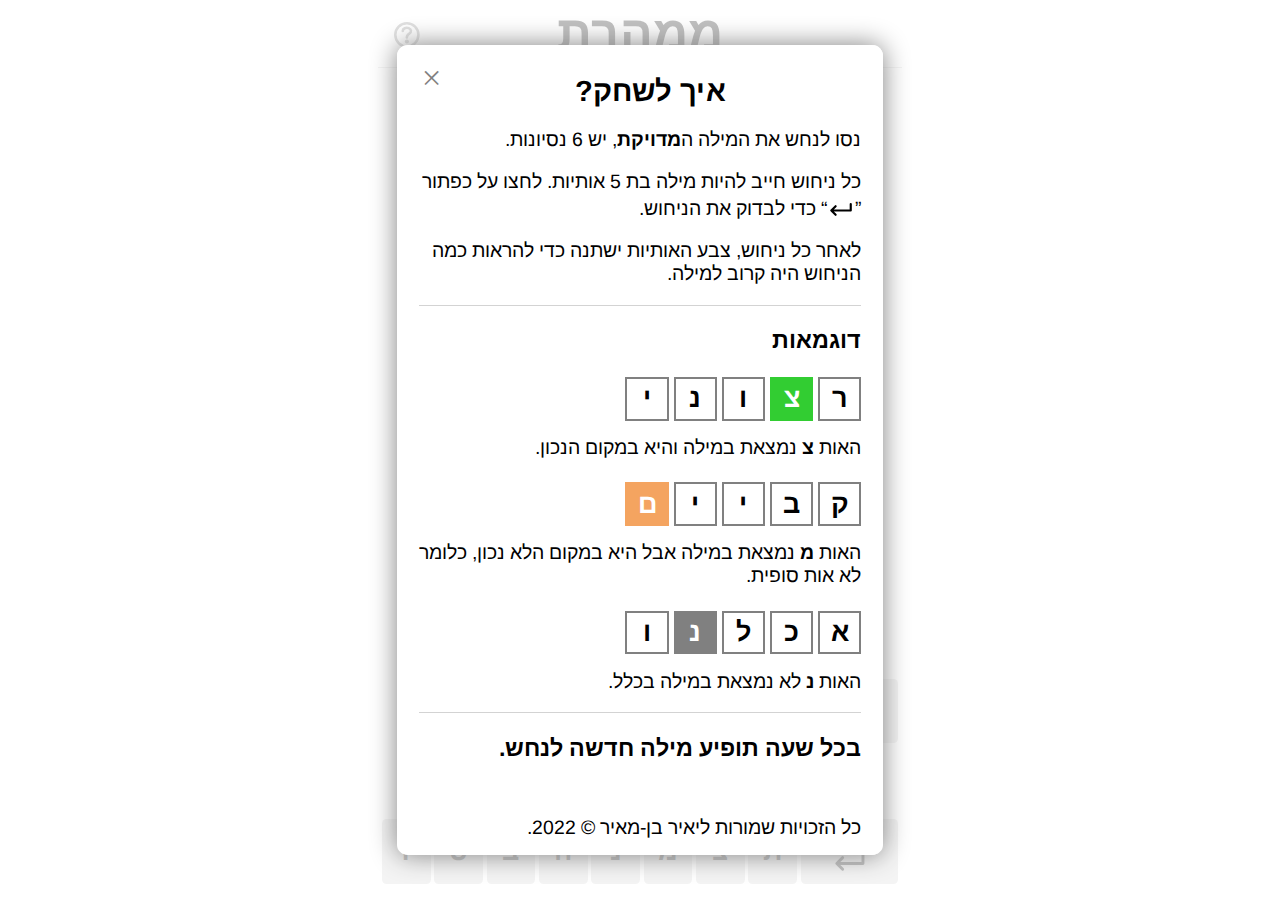
==== index.html @ c955a3a2 "second" ====
<!DOCTYPE html>
<html lang="he">
<head>
    <meta charset="UTF-8">
    <meta name=viewport content="width=device-width, initial-scale=1">
    <title>ממהרת: משחק מילים</title>
    <link rel="icon" href="favicon.png">
    <meta property="og:image" content="screenshot.png">
    <meta property="og:description" content="נסו לנחש את המילה המדויקת, יש 6 נסיונות. כל ניחוש חייב להיות מילה בת 5 אותיות. לאחר כל ניחוש, צבע האותיות ישתנה כדי להראות כמה הניחוש היה קרוב למילה">
    <meta property="description" content="נסו לנחש את המילה המדויקת, יש 6 נסיונות. כל ניחוש חייב להיות מילה בת 5 אותיות. לאחר כל ניחוש, צבע האותיות ישתנה כדי להראות כמה הניחוש היה קרוב למילה">
    <meta name="twitter:card" content="summary">
    <meta name="twitter:title" content="ממהרת: משחק מילים">
    <meta name="twitter:image" content="https://reformy.github.io/memaheret/screenshot-twitter.png">
    <link rel="stylesheet" href="style.css">
    <script defer src="words.js" charset="UTF-8"></script>
    <script defer src="main.js" charset="UTF-8"></script>
    <!-- Global site tag (gtag.js) - Google Analytics -->
    <script async src="https://www.googletagmanager.com/gtag/js?id=G-9BNSJSTY61"></script>
    <script>
        window.dataLayer = window.dataLayer || [];
        function gtag(){dataLayer.push(arguments);}
        gtag('js', new Date());

        gtag('config', 'G-9BNSJSTY61', { cookieFlags: 'SameSite=None; Secure' });
    </script>
</head>
<!--
    A word guessing game inspired by Wordle and מדוייקת
    Copyright (C) 2022  Yair Ben-Meir

    This program is free software: you can redistribute it and/or modify
    it under the terms of the GNU Affero General Public License as published by
    the Free Software Foundation, either version 3 of the License, or
    (at your option) any later version.

    This program is distributed in the hope that it will be useful,
    but WITHOUT ANY WARRANTY; without even the implied warranty of
    MERCHANTABILITY or FITNESS FOR A PARTICULAR PURPOSE.  See the
    GNU Affero General Public License for more details.

    You should have received a copy of the GNU Affero General Public License
    along with this program.  If not, see <http://www.gnu.org/licenses/>.
-->
<body>
        <div id="header">
            <svg id="help-button" viewbox="0 0 105 105">
                <path
                    d="M 34 35 A 16 12.5 0 1 1 59.6 45 A 24 18.75 0 0 0 50 60"
                    stroke-width="10" stroke-linecap="round" fill="none" stroke="gray" />
                <circle cx="50" cy="76" r="8" fill="gray" />
                <circle cx="50" cy="50" r="45" stroke-width="10" fill="none" stroke="gray" />
            </svg>
            <span id="app-name">ממהרת</span>
        </div>
        <div id="guesses">
            <div class="row" id="guess-1">
                <div class="letter" id="letter-1-1"></div>
                <div class="letter" id="letter-1-2"></div>
                <div class="letter" id="letter-1-3"></div>
                <div class="letter" id="letter-1-4"></div>
                <div class="letter" id="letter-1-5"></div>
            </div>
            <div class="row" id="guess-2">
                <div class="letter" id="letter-2-1"></div>
                <div class="letter" id="letter-2-2"></div>
                <div class="letter" id="letter-2-3"></div>
                <div class="letter" id="letter-2-4"></div>
                <div class="letter" id="letter-2-5"></div>
            </div>
            <div class="row" id="guess-3">
                <div class="letter" id="letter-3-1"></div>
                <div class="letter" id="letter-3-2"></div>
                <div class="letter" id="letter-3-3"></div>
                <div class="letter" id="letter-3-4"></div>
                <div class="letter" id="letter-3-5"></div>
            </div>
            <div class="row" id="guess-4">
                <div class="letter" id="letter-4-1"></div>
                <div class="letter" id="letter-4-2"></div>
                <div class="letter" id="letter-4-3"></div>
                <div class="letter" id="letter-4-4"></div>
                <div class="letter" id="letter-4-5"></div>
            </div>
            <div class="row" id="guess-5">
                <div class="letter" id="letter-5-1"></div>
                <div class="letter" id="letter-5-2"></div>
                <div class="letter" id="letter-5-3"></div>
                <div class="letter" id="letter-5-4"></div>
                <div class="letter" id="letter-5-5"></div>
            </div>
            <div class="row" id="guess-6">
                <div class="letter" id="letter-6-1"></div>
                <div class="letter" id="letter-6-2"></div>
                <div class="letter" id="letter-6-3"></div>
                <div class="letter" id="letter-6-4"></div>
                <div class="letter" id="letter-6-5"></div>
            </div>
        </div>
        <div id="keyboard">
            <div class="keyboard-row">
                <div class="key wide" value="Backspace"><svg viewBox="0 0 60 50">
                    <path d="M50,10L20,10L10,25L20,40L50,40L50,10M27,20L37,30M37,20L27,30" fill="none" stroke-width="5" stroke="black" stroke-linecap="square" />
                </svg></div
                ><div class="key">פ</div
                ><div class="key">ו</div
                ><div class="key">ט</div
                ><div class="key">א</div
                ><div class="key">ר</div
                ><div class="key">ק</div>
            </div>
            <div class="keyboard-row">
                <div class="key">ל</div
                ><div class="key">ח</div
                ><div class="key">י</div
                ><div class="key">ע</div
                ><div class="key">כ</div
                ><div class="key">ג</div
                ><div class="key">ד</div
                ><div class="key">ש</div>
            </div>
            <div class="keyboard-row">
                <div class="key wide" value="Enter">
                    <div>אישור</div>
                    <svg viewBox="0 0 65 50">
                        <path d="M55,15L55,30L10,30L20,20M10,30L20,40" fill="none" stroke-width="5" stroke="black" stroke-linecap="round" stroke-linejoin="round" />
                    </svg></div
                ><div class="key">ת</div
                ><div class="key">צ</div
                ><div class="key">מ</div
                ><div class="key">נ</div
                ><div class="key">ה</div
                ><div class="key">ב</div
                ><div class="key">ס</div
                ><div class="key">ז</div>
            </div>
        </div>
    <div id="modal" class="hidden">
        <div id="help-screen" class="hidden">
            <div class="close-button">⨉</div>
            <h1>איך לשחק?</h1>
            <p>נסו לנחש את המילה ה<b>מדויקת</b>, יש 6 נסיונות.</p>
            <p>
                כל ניחוש חייב להיות מילה בת 5 אותיות.
                לחצו על כפתור
                <span class="no-break">”<svg viewBox="0 0 65 50">
                    <path d="M55,15L55,30L10,30L20,20M10,30L20,40" fill="none" stroke-width="5" stroke="black" stroke-linecap="round" stroke-linejoin="round" />
                </svg>“</span>
                כדי לבדוק את הניחוש.
            </p>
            <p>לאחר כל ניחוש, צבע האותיות ישתנה כדי להראות כמה הניחוש היה קרוב למילה.</p>
            <h2>דוגמאות</h2>
            <p>
                <span class="letter example full">ר</span>
                <span class="letter example exact">צ</span>
                <span class="letter example full">ו</span>
                <span class="letter example full">נ</span>
                <span class="letter example full">י</span>
            </p>
            <p>
                האות
                <b>צ</b>
                נמצאת במילה והיא במקום הנכון.
            </p>
            <p>
                <span class="letter example full">ק</span>
                <span class="letter example full">ב</span>
                <span class="letter example full">י</span>
                <span class="letter example full">י</span>
                <span class="letter example other">ם</span>
            </p>
            <p>
                האות
                <b>מ</b>
                נמצאת במילה אבל היא במקום הלא נכון, כלומר לא אות סופית.
            </p>
            <p>
                <span class="letter example full">א</span>
                <span class="letter example full">כ</span>
                <span class="letter example full">ל</span>
                <span class="letter example wrong">נ</span>
                <span class="letter example full">ו</span>
            </p>
            <p>
                האות
                <b>נ</b>
                לא נמצאת במילה בכלל.
            </p>
            <h2>בכל שעה תופיע מילה חדשה לנחש.</h2>
            <div id="copyright-notice">
                <p>כל הזכויות שמורות ליאיר בן-מאיר © 2022.</p>
                <p>
                    המשחק מבוסס על
                    <a href="https://www.powerlanguage.co.uk/wordle/" target="_blank">Wordle</a>
                    ועל
                    <a href="https://meduyeket.net/" target="_blank">מדוייקת</a>
                    וקוד המקור שלו
                    <a href="https://github.com/reformy/memaheret" target="_blank">זמין לצפייה</a>.
                </p>
            </div>
        </div>
        <div id="success-screen" class="hidden">
            <div class="close-button">⨉</div>
            <h1 id="success-header"></h1>
            <p>שתפו את התוצאה:</p>
            <div id="share-button">
                <div id="result"></div>
                <div id="share-button-text">
                    <svg viewBox="0 0 24 24">
                        <path d="M18 16.08c-.76 0-1.44.3-1.96.77L8.91 12.7c.05-.23.09-.46.09-.7s-.04-.47-.09-.7l7.05-4.11c.54.5 1.25.81 2.04.81 1.66 0 3-1.34 3-3s-1.34-3-3-3-3 1.34-3 3c0 .24.04.47.09.7L8.04 9.81C7.5 9.31 6.79 9 6 9c-1.66 0-3 1.34-3 3s1.34 3 3 3c.79 0 1.5-.31 2.04-.81l7.12 4.16c-.05.21-.08.43-.08.65 0 1.61 1.31 2.92 2.92 2.92 1.61 0 2.92-1.31 2.92-2.92s-1.31-2.92-2.92-2.92z" fill="white" />
                    </svg>
                    <span>שיתוף</span>
                </div>
            </div>
            <div id="countdown-container">
                <div>המילה הבאה בעוד</div>
                <div id="countdown"></div>
            </div>
        </div>
    </div>
    <div id="popup" class="hidden"></div>
</body>
</html>
---- style.css ----
/*
    A word guessing game inspired by Wordle
    Copyright (C) 2022  Amir Livne Bar-on

    This program is free software: you can redistribute it and/or modify
    it under the terms of the GNU Affero General Public License as published by
    the Free Software Foundation, either version 3 of the License, or
    (at your option) any later version.

    This program is distributed in the hope that it will be useful,
    but WITHOUT ANY WARRANTY; without even the implied warranty of
    MERCHANTABILITY or FITNESS FOR A PARTICULAR PURPOSE.  See the
    GNU Affero General Public License for more details.

    You should have received a copy of the GNU Affero General Public License
    along with this program.  If not, see <http://www.gnu.org/licenses/>.
*/

@font-face {
    font-family: Arimo;
    src: url(Arimo-VariableFont_wght.ttf);
}

html {
    user-select: none;
    direction: rtl;
    height: 100%;
}

body {
    margin: 0;
    height: 100%;
    display: flex;
    flex-direction: column;
    justify-content: space-between;
    align-items: center;
    font-family: Arimo, Arial, sans-serif;
}

#header {
    width: calc(min(95vw, 57vh));
    padding: calc(min(1vw, 0.6vh));
    border-bottom: 1px solid lightgray;
    text-align: center;
    position: relative;
}
#help-button {
    cursor: pointer;
    position: absolute;
    left: calc(min(3vw, 1.8vh));
    top: calc(min(4vw, 2.4vh));
    height: calc(min(5vw, 3vh));
}
#app-name {
    font-size: calc(min(9vw, 5.4vh));
    font-weight: bold;
}

#guesses {
    display: flex;
    flex-direction: column;
}
.row {
    display: flex;
    flex-direction: row;
    justify-content: center;
}
.row.jiggle {
    animation: jiggle 200ms ease-in-out 0ms 2;
}
@keyframes jiggle {
    0% {transform: translateX(0);}
    25% {transform: translateX(calc(min(0.5vw, 0.3vh)));}
    75% {transform: translateX(calc(max(-0.5vw, -0.3vh)));}
    100% {transform: translateX(0);}
}
.row.win > .letter {
    animation: grow 2000ms ease-in-out 0ms 2 alternate;
}
@keyframes grow {
    0% {transform: none;}
    100% {transform: scale(1.5, 1.5);}
}
.letter {
    width: calc(min(15vw, 9vh));
    height: calc(min(15vw, 9vh));
    margin: calc(min(0.5vw, 0.3vh));
    border: 2px solid lightgray;
    box-sizing: border-box;
    display: inline-flex;
    align-items: center;
    justify-content: center;
    font-size: calc(min(10vw, 6vh));
    font-weight: bold;
    transition: 300ms;
}
.letter.example {
    width: calc(min(8vw, 4.8vh));
    height: calc(min(8vw, 4.8vh));
    margin: calc(min(0.5vw, 0.4vh)) 0 calc(max(-0.5vw, -0.4vh)) 0;
    font-size: calc(min(5vw, 3vh));
    font-weight: bold;
    transition: 600ms;
}
.letter.full {
    border: 2px solid gray;
}
.letter.exact, .letter.other, .letter.wrong {
    color: white;
    border: none;
}
.letter.exact {
    background-color: limegreen;
}
.letter.other {
    background-color: sandybrown;
}
.letter.wrong {
    background-color: gray;
}

#keyboard {
    margin-bottom: calc(min(2vw, 1.2vh));
}
.keyboard-row {
    margin-bottom: calc(min(1vw, 0.6vh));
    display: flex;
    flex-direction: row;
    gap: calc(min(0.7vw, 0.42vh));
}
.key {
    display: inline-block;
    width: calc(min(9vw, 5.4vh));
    height: calc(min(12vw, 7.2vh));
    border-radius: calc(min(1vw, 0.5vh));
    background-color: lightgray;
    display: inline-flex;
    align-items: center;
    justify-content: center;
    font-size: calc(min(5vw, 3vh));
    font-weight: bold;
}
.key[match="exact"], .key[match="other"], .key[match="wrong"] {
    color: white;
}
.key[match="exact"] {
    background-color: limegreen;
}
.key[match="other"] {
    background-color: sandybrown;
}
.key[match="wrong"] {
    background-color: gray;
}
.key.wide {
    width: calc(min(18vw, 10.8vh));
    flex-direction: column;
    font-weight: normal;
    font-size: 1.8vh;
}
.key > svg {
    width: calc(min(7vw, 4.2vh));
}
.keyboard-row:nth-child(2) > .key:first-child {
    margin-right: calc(min(15vw, 9vh));
}

#popup {
    position: fixed;
    top: calc(min(15vw, 9vh));
    padding: calc(min(3vw, 1.8vh));
    border-radius: calc(min(1vw, 0.6vh));
    background-color: black;
    color: white;
    font-size: calc(min(4vw, 2.4vh));
}
#popup.hidden {
    transition: 400ms;
    opacity: 0;
}

#modal {
    position: fixed;
    width: 100%;
    height: 100%;
    background-color: rgba(255, 255, 255, 0.75);
    display: flex;
    align-items: center;
    justify-content: center;
}
#modal.hidden {
    display: none;
}
#modal > div {
    width: calc(min(90vw, 54vh));
    max-height: 90%;
    padding: calc(min(2vw, 1.2vh)) calc(min(3vw, 2.4vh)) calc(min(3vw, 2.4vh)) calc(min(3vw, 2.4vh));
    box-sizing: border-box;
    overflow-y: auto;
    background-color: white;
    border-radius: calc(min(2vw, 1.2vh));
    box-shadow: 0 0 calc(min(5vw, 3vh)) gray;
    font-size: calc(min(3.5vw, 2.16vh));
}
#modal > div.hidden {
    display: none;
}
.close-button {
    float: left;
    margin-left: calc(min(1vw, 0.6vh));
    margin-top: calc(min(2vw, 1.2vh));
    color: gray;
}
h1 {
    text-align: center;
    font-size: 1.5em;
}
h2 {
    border-top: 1px solid lightgray;
    margin-top: calc(min(1vw, 0.6vh));
    padding-top: calc(min(4vw, 2.4vh));
    font-size: 1.2em;
}
#help-screen a {
    font-weight: bold;
}
#help-screen svg {
    display: inline;
    height: calc(min(4vw, 2.4vh));
    transform: translateY(calc(min(1vw, 0.5vh)));
}
.no-break {
    white-space: nowrap;
}
#copyright-notice {
    margin-top: calc(min(10vw, 6vh));
}
#share-button {
    display: flex;
    flex-direction: row;
    justify-content: space-between;
    align-items: center;
    background-color: limegreen;
    padding: calc(min(3vw, 1.8vh));
    border-radius: calc(min(2vw, 1.2vh));
}
#share-button-text {
    flex-grow: 1;
    display: flex;
    flex-direction: row;
    justify-content: center;
    align-items: center;
    color: white;
    font-size: calc(min(5vw, 3vh));
    font-weight: 600;
}
#share-button-text > svg {
    height: calc(min(5vw, 3vh));
    margin-left: calc(min(2vw, 1.2vh));
}
#result {
    background-color: white;
    font-size: calc(min(3.5vw, 2.1vh));
    font-weight: normal;
    padding: calc(min(2vw, 1.2vh));
    border-radius: calc(min(1vw, 0.6vh));
    white-space: pre;
    user-select: text;
}
#countdown-container {
    border-top: 1px solid gray;
    padding-right: calc(min(3vw, 1.8vh));
    padding-top: calc(min(5vw, 3vh));
    margin-top: calc(min(5vw, 3vh));
    display: flex;
    flex-direction: column;
    justify-content: center;
    align-items: center;
}
#countdown {
    margin-top: calc(min(2vw, 1.2vh));
    font-size: calc(min(8vw, 4.8vh));
}
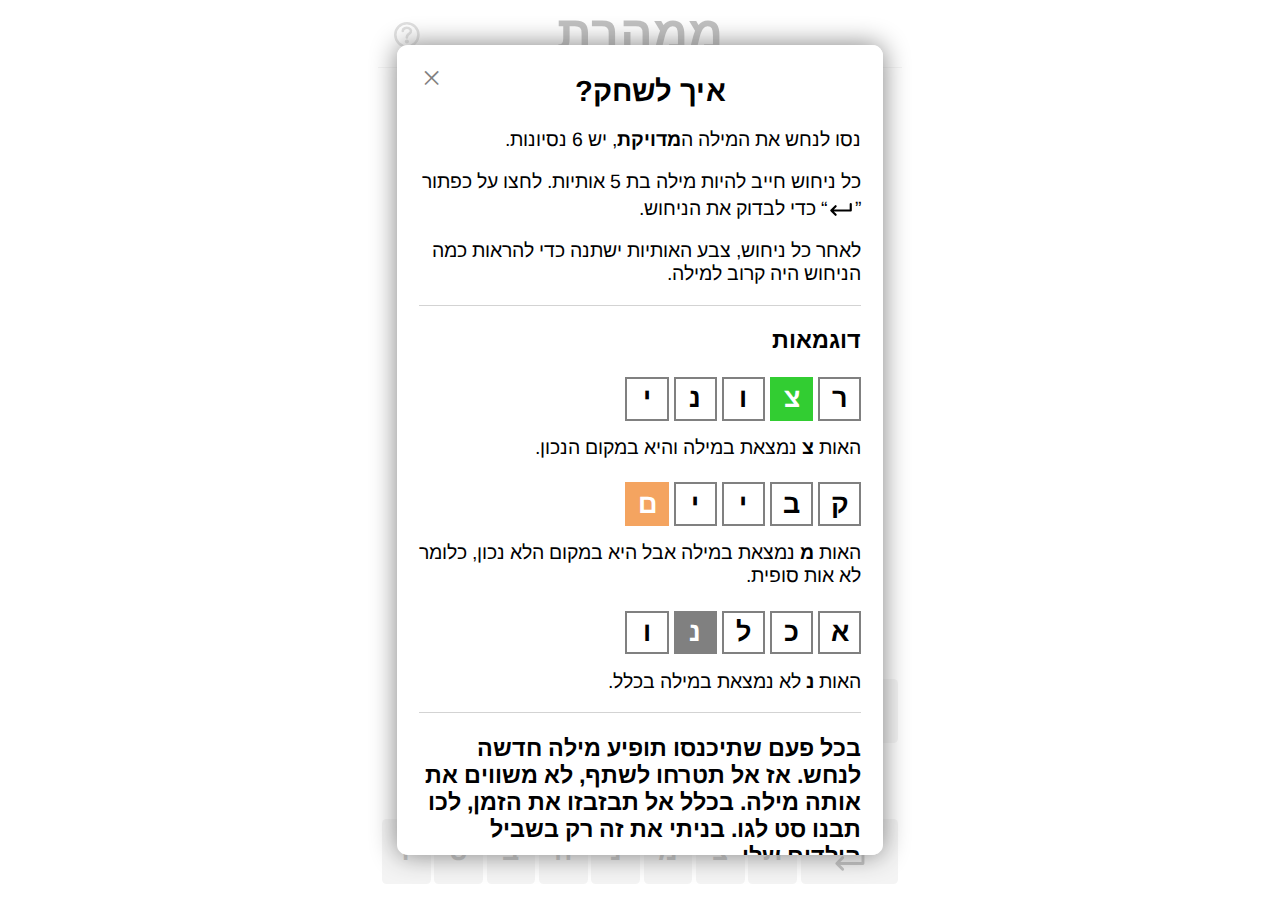
==== commit 308fd2b4: "Update index.html" ====
--- a/index.html
+++ b/index.html
@@ -185,7 +185,7 @@
                 <b>נ</b>
                 לא נמצאת במילה בכלל.
             </p>
-            <h2>בכל שעה תופיע מילה חדשה לנחש.</h2>
+            <h2>בכל פעם שתיכנסו תופיע מילה חדשה לנחש. אז אל תטרחו לשתף, לא משווים את אותה מילה. בכלל אל תבזבזו את הזמן, לכו תבנו סט לגו. בניתי את זה רק בשביל הילדים שלי.</h2>
             <div id="copyright-notice">
                 <p>כל הזכויות שמורות ליאיר בן-מאיר © 2022.</p>
                 <p>
